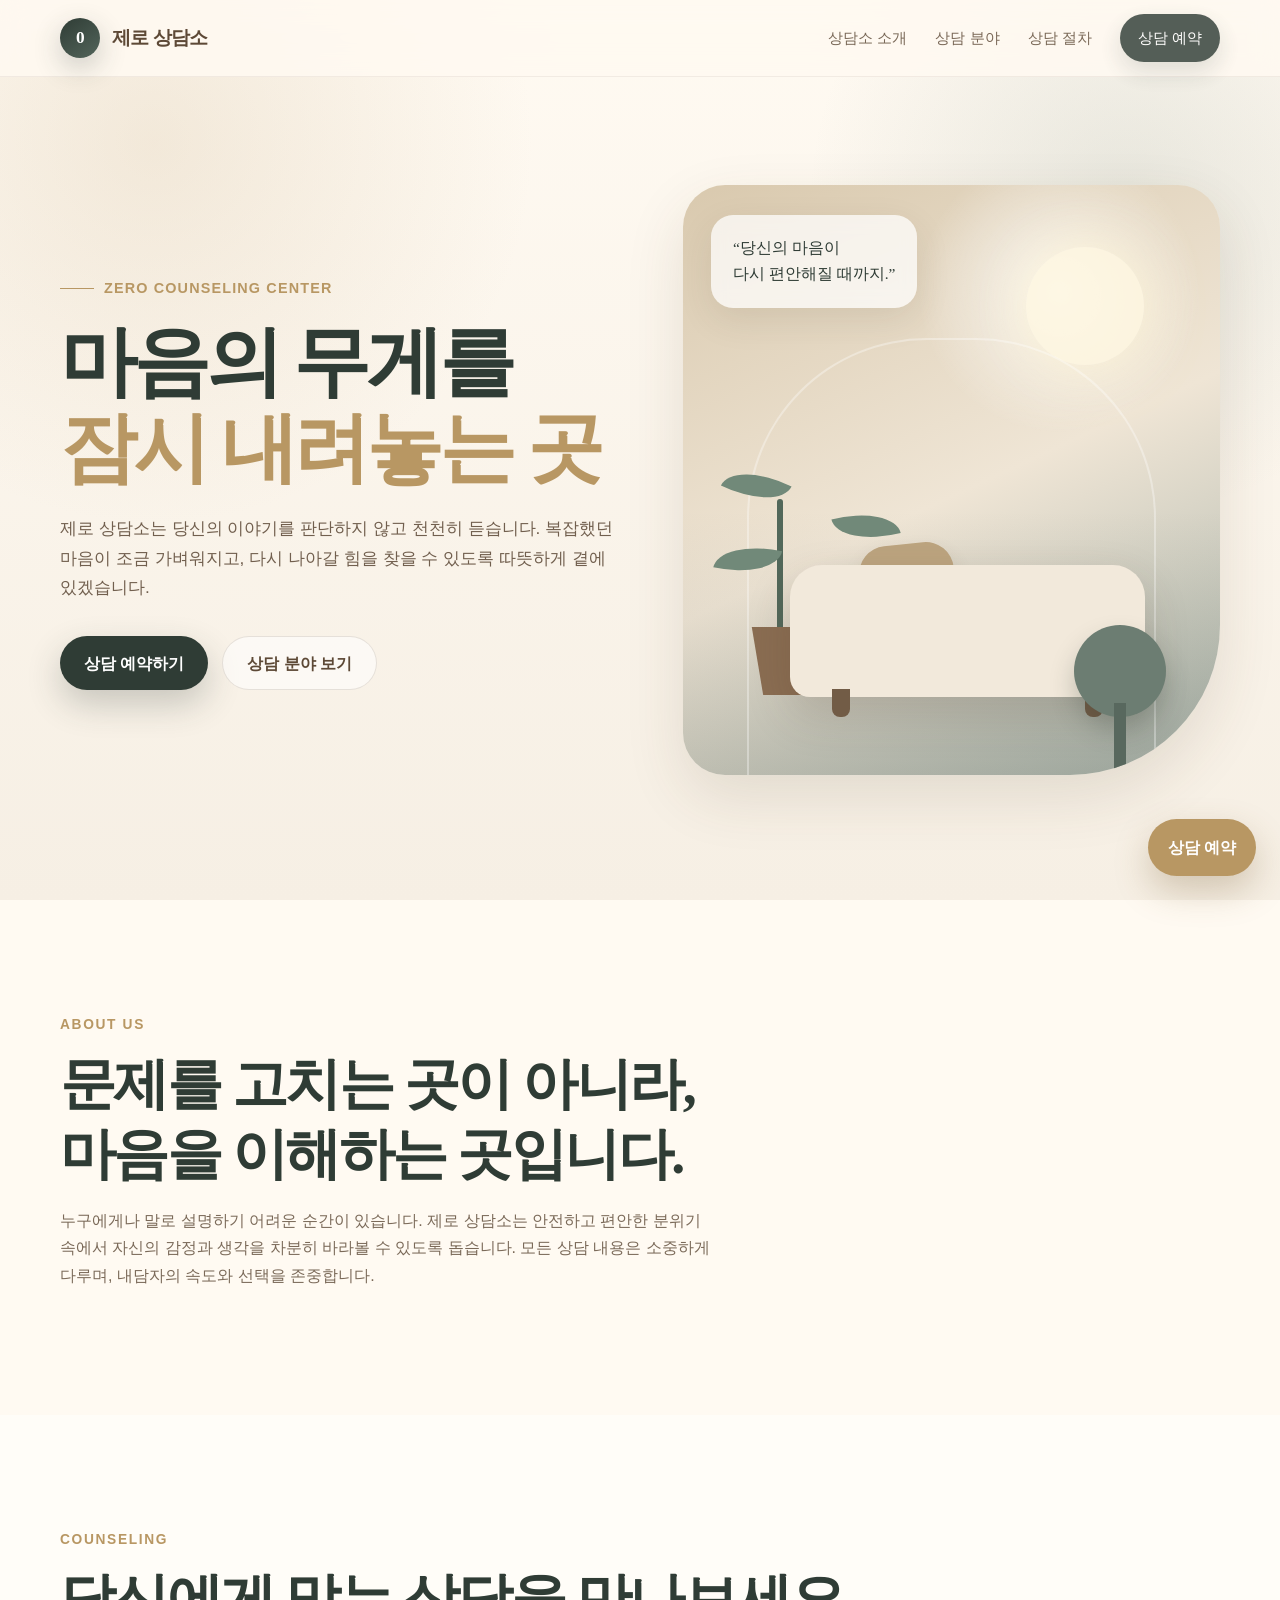
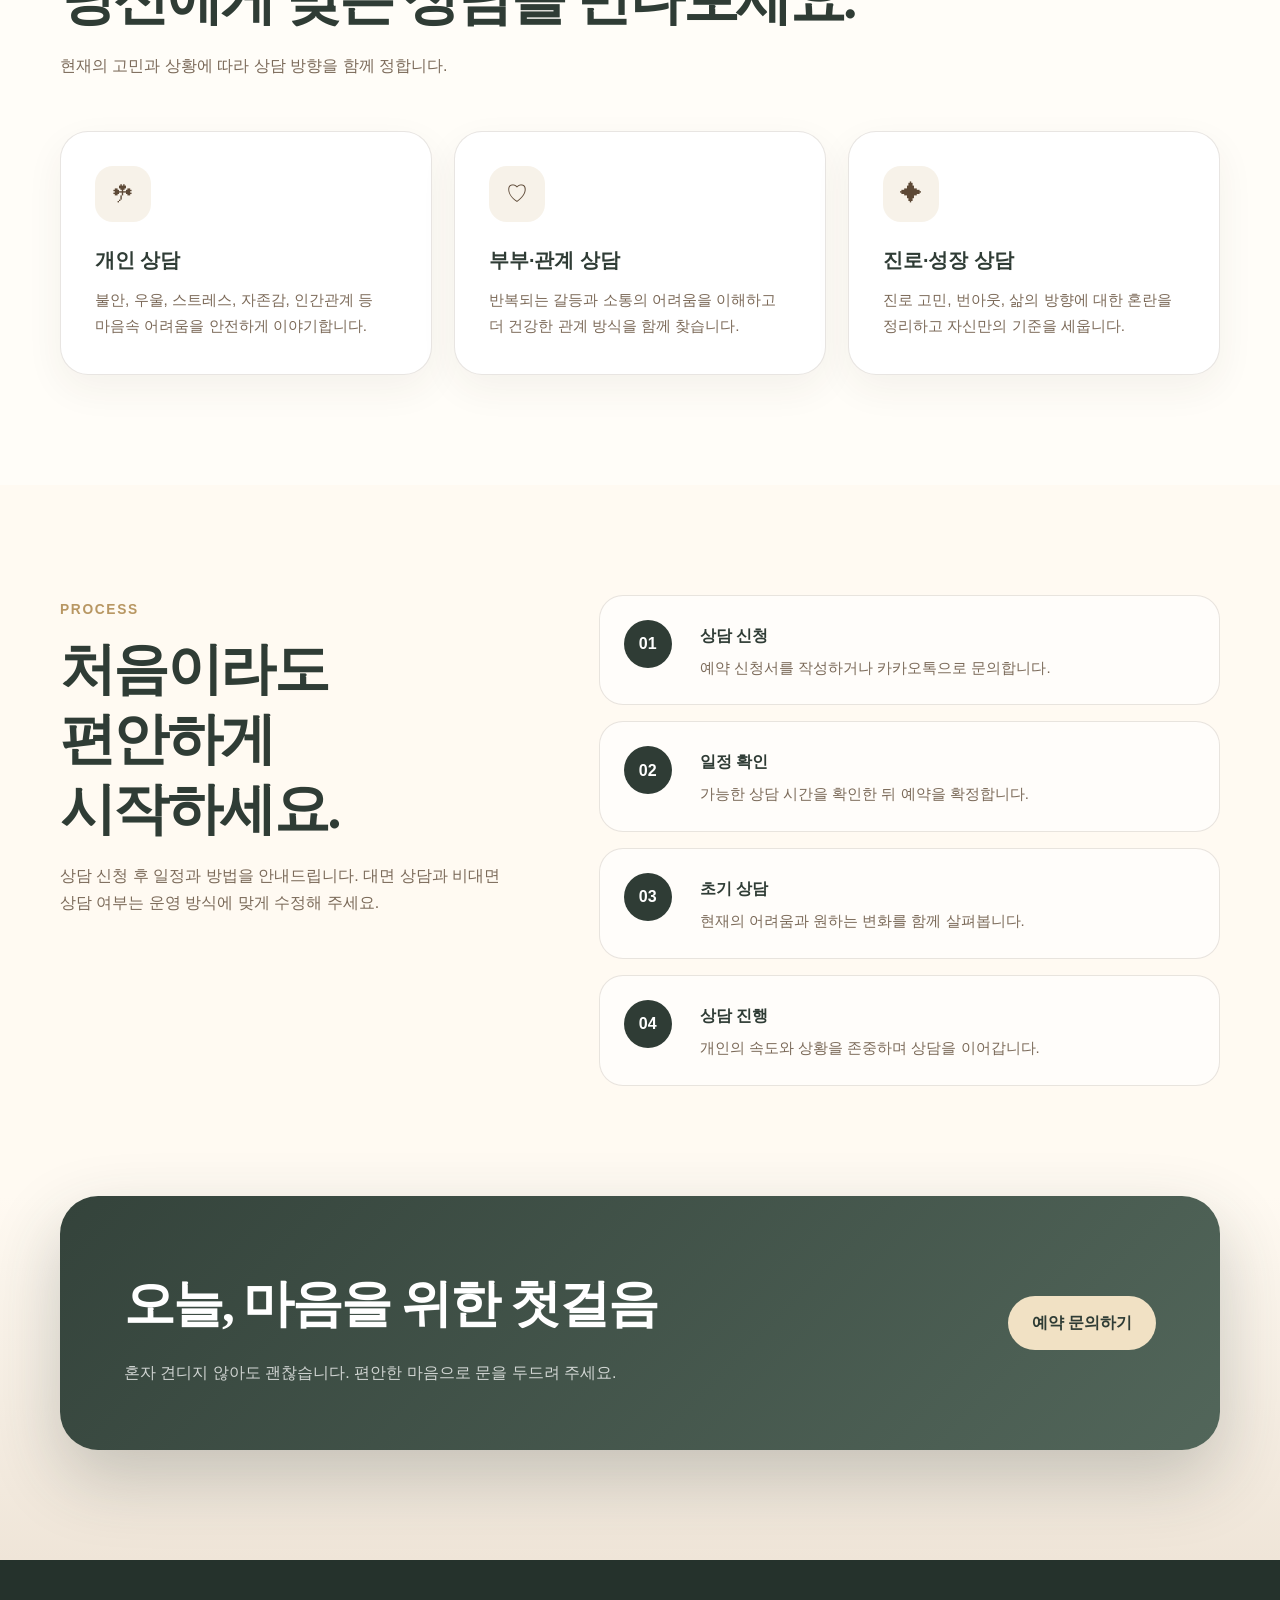
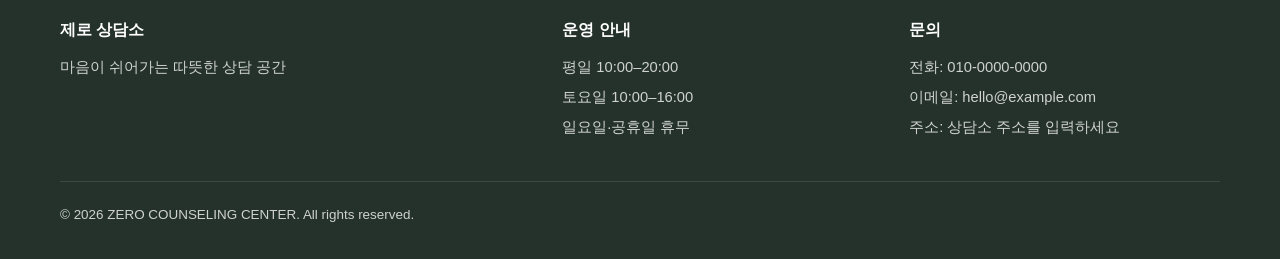
==== index.html @ 8a39b9c6 "Add files via upload" ====
<!DOCTYPE html>
<html lang="ko">
<head>
  <meta charset="UTF-8" />
  <meta name="viewport" content="width=device-width, initial-scale=1.0" />
  <meta name="description" content="제로 상담소 - 마음이 편안해지는 따뜻한 상담 공간" />
  <title>제로 상담소 | 마음이 쉬어가는 곳</title>
  <style>
    :root{
      --ivory:#f7f2e9;
      --cream:#fffaf2;
      --sand:#d8c4a5;
      --gold:#b89763;
      --brown:#5d4936;
      --deep:#2f3c35;
      --sage:#849487;
      --white:#ffffff;
      --line:rgba(93,73,54,.14);
      --shadow:0 22px 60px rgba(70,54,37,.12);
    }

    *{box-sizing:border-box}
    html{scroll-behavior:smooth}
    body{
      margin:0;
      color:var(--brown);
      background:var(--cream);
      font-family:"Pretendard","Noto Sans KR","Apple SD Gothic Neo",Arial,sans-serif;
      line-height:1.7;
      word-break:keep-all;
    }

    a{text-decoration:none;color:inherit}
    img{max-width:100%;display:block}
    .wrap{width:min(1160px,calc(100% - 40px));margin:0 auto}

    header{
      position:fixed;
      inset:0 0 auto 0;
      z-index:100;
      background:rgba(255,250,242,.86);
      backdrop-filter:blur(14px);
      border-bottom:1px solid rgba(93,73,54,.08);
    }
    .nav{
      height:76px;
      display:flex;
      align-items:center;
      justify-content:space-between;
      gap:24px;
    }
    .brand{
      display:flex;
      align-items:center;
      gap:12px;
      font-weight:800;
      letter-spacing:-.04em;
      font-size:1.2rem;
    }
    .brand-mark{
      width:40px;height:40px;border-radius:50%;
      display:grid;place-items:center;
      color:var(--white);
      background:linear-gradient(145deg,var(--deep),#53655b);
      box-shadow:0 10px 28px rgba(47,60,53,.24);
      font-family:Georgia,serif;
      font-size:1.08rem;
    }
    .menu{display:flex;align-items:center;gap:28px;font-size:.95rem}
    .menu a{opacity:.82}
    .menu a:hover{opacity:1;color:var(--deep)}
    .nav-cta{
      padding:11px 18px;border-radius:999px;
      background:var(--deep);color:#fff!important;
      box-shadow:0 10px 24px rgba(47,60,53,.18);
    }

    .hero{
      min-height:100vh;
      display:flex;
      align-items:center;
      padding:130px 0 70px;
      background:
        radial-gradient(circle at 12% 16%,rgba(216,196,165,.30),transparent 28%),
        radial-gradient(circle at 88% 22%,rgba(132,148,135,.18),transparent 24%),
        linear-gradient(180deg,#fffaf2 0%,#f6efe4 100%);
      overflow:hidden;
    }
    .hero-grid{
      display:grid;
      grid-template-columns:1.02fr .98fr;
      align-items:center;
      gap:64px;
    }
    .eyebrow{
      display:inline-flex;align-items:center;gap:10px;
      font-size:.9rem;color:var(--gold);font-weight:700;
      letter-spacing:.08em;text-transform:uppercase;
    }
    .eyebrow:before{content:"";width:34px;height:1px;background:var(--gold)}
    h1{
      margin:20px 0 22px;
      font-family:"Noto Serif KR","Nanum Myeongjo",Georgia,serif;
      font-weight:600;
      font-size:clamp(2.8rem,6vw,5.7rem);
      line-height:1.12;
      letter-spacing:-.055em;
      color:var(--deep);
    }
    h1 em{font-style:normal;color:var(--gold)}
    .hero-copy{
      max-width:610px;
      font-size:1.08rem;
      color:#715f4e;
    }
    .hero-actions{display:flex;gap:14px;margin-top:34px;flex-wrap:wrap}
    .btn{
      display:inline-flex;align-items:center;justify-content:center;
      min-height:54px;padding:0 24px;border-radius:999px;
      font-weight:700;transition:.25s ease;
    }
    .btn-primary{background:var(--deep);color:#fff;box-shadow:0 14px 34px rgba(47,60,53,.24)}
    .btn-primary:hover{transform:translateY(-2px)}
    .btn-secondary{border:1px solid var(--line);background:rgba(255,255,255,.55)}
    .btn-secondary:hover{background:#fff}

    .art-card{
      position:relative;
      min-height:590px;
      border-radius:42px 42px 150px 42px;
      overflow:hidden;
      background:linear-gradient(155deg,#d9c9ae,#efe5d5 52%,#a7b1a8);
      box-shadow:var(--shadow);
      isolation:isolate;
    }
    .art-card:before{
      content:"";
      position:absolute;inset:0;
      background:
        radial-gradient(circle at 70% 18%,rgba(255,255,255,.78),transparent 23%),
        linear-gradient(180deg,transparent 55%,rgba(47,60,53,.13));
    }
    .sun{
      position:absolute;right:76px;top:62px;width:118px;height:118px;border-radius:50%;
      background:rgba(255,248,224,.78);box-shadow:0 0 60px rgba(255,244,205,.8);
    }
    .arch{
      position:absolute;left:64px;right:64px;bottom:0;height:74%;
      border-radius:180px 180px 0 0;
      border:2px solid rgba(255,255,255,.34);
      border-bottom:none;
    }
    .sofa{
      position:absolute;left:20%;right:14%;bottom:78px;height:132px;
      background:#f2e9db;border-radius:32px 32px 20px 20px;
      box-shadow:0 18px 45px rgba(75,58,39,.18);
    }
    .sofa:before,.sofa:after{
      content:"";position:absolute;bottom:-20px;width:18px;height:28px;
      background:#725c46;border-radius:0 0 8px 8px;
    }
    .sofa:before{left:42px}.sofa:after{right:42px}
    .cushion{
      position:absolute;left:33%;bottom:155px;width:95px;height:76px;border-radius:28px;
      background:#bca47f;transform:rotate(-6deg);
      box-shadow:0 10px 20px rgba(70,54,37,.12);
    }
    .table{
      position:absolute;right:10%;bottom:58px;width:92px;height:92px;
      border-radius:50%;background:#6c7d72;
      box-shadow:0 14px 25px rgba(47,60,53,.25);
    }
    .table:after{
      content:"";position:absolute;left:40px;top:78px;width:12px;height:70px;background:#58685e
    }
    .plant{
      position:absolute;left:6%;bottom:80px;width:130px;height:250px;
    }
    .stem{position:absolute;left:62px;bottom:42px;width:6px;height:154px;background:#52685a;border-radius:4px}
    .leaf{
      position:absolute;width:64px;height:30px;background:#718979;
      border-radius:100% 0 100% 0;transform-origin:right center;
    }
    .l1{left:6px;top:40px;transform:rotate(26deg)}
    .l2{left:56px;top:74px;transform:scaleX(-1) rotate(14deg)}
    .l3{left:0;top:106px;transform:rotate(12deg)}
    .l4{left:60px;top:132px;transform:scaleX(-1) rotate(28deg)}
    .pot{position:absolute;left:29px;bottom:0;width:76px;height:68px;background:#8a6d52;clip-path:polygon(10% 0,90% 0,75% 100%,25% 100%)}
    .quote-card{
      position:absolute;left:28px;top:30px;z-index:4;
      max-width:230px;padding:20px 22px;border-radius:22px;
      background:rgba(255,255,255,.72);backdrop-filter:blur(8px);
      box-shadow:0 12px 35px rgba(70,54,37,.1);
      font-family:"Noto Serif KR","Nanum Myeongjo",serif;
      color:var(--deep);font-size:.97rem;
    }

    section{padding:110px 0}
    .section-kicker{color:var(--gold);font-weight:800;font-size:.86rem;letter-spacing:.12em;text-transform:uppercase}
    .section-title{
      margin:12px 0 18px;
      font-family:"Noto Serif KR","Nanum Myeongjo",Georgia,serif;
      font-size:clamp(2rem,4.5vw,3.5rem);
      line-height:1.25;letter-spacing:-.045em;color:var(--deep);
    }
    .section-desc{max-width:680px;color:#7b6a59}

    .services{background:#fffdf8}
    .cards{display:grid;grid-template-columns:repeat(3,1fr);gap:22px;margin-top:52px}
    .card{
      padding:34px;border-radius:28px;background:#fff;
      border:1px solid var(--line);box-shadow:0 14px 38px rgba(75,58,39,.06);
      transition:.25s ease;
    }
    .card:hover{transform:translateY(-5px);box-shadow:0 22px 48px rgba(75,58,39,.1)}
    .icon{
      width:56px;height:56px;border-radius:18px;
      display:grid;place-items:center;background:var(--ivory);
      font-size:1.4rem;margin-bottom:22px;
    }
    .card h3{margin:0 0 10px;color:var(--deep);font-size:1.22rem}
    .card p{margin:0;color:#7c6a59;font-size:.96rem}

    .process-grid{display:grid;grid-template-columns:.86fr 1.14fr;gap:70px;align-items:start}
    .steps{display:grid;gap:16px}
    .step{
      display:grid;grid-template-columns:58px 1fr;gap:18px;
      padding:24px;border-radius:24px;background:rgba(255,255,255,.62);border:1px solid var(--line)
    }
    .step-no{
      width:48px;height:48px;border-radius:50%;
      display:grid;place-items:center;background:var(--deep);color:#fff;font-weight:800
    }
    .step h4{margin:2px 0 6px;color:var(--deep)}
    .step p{margin:0;color:#7b6a59;font-size:.94rem}

    .cta{
      padding:0 0 110px;
      background:linear-gradient(180deg,var(--cream),#efe5d8);
    }
    .cta-box{
      padding:64px;border-radius:38px;
      background:linear-gradient(135deg,#34433b,#52665a);
      color:#fff;display:flex;align-items:center;justify-content:space-between;gap:30px;
      box-shadow:0 28px 70px rgba(47,60,53,.24);
    }
    .cta-box h2{
      margin:0 0 12px;font-family:"Noto Serif KR","Nanum Myeongjo",serif;
      font-size:clamp(2rem,4vw,3.2rem);letter-spacing:-.04em;
    }
    .cta-box p{margin:0;color:rgba(255,255,255,.76)}
    .cta-box .btn{background:#f1e1c4;color:var(--deep);white-space:nowrap}

    footer{background:#25322c;color:rgba(255,255,255,.78);padding:56px 0 32px}
    .footer-grid{display:grid;grid-template-columns:1.2fr .8fr .8fr;gap:36px}
    footer h4{color:#fff;margin:0 0 12px}
    footer p{margin:5px 0;font-size:.92rem}
    .copyright{margin-top:36px;padding-top:22px;border-top:1px solid rgba(255,255,255,.1);font-size:.84rem}

    .floating{
      position:fixed;right:24px;bottom:24px;z-index:90;
      padding:15px 20px;border-radius:999px;background:#b89763;color:#fff;
      box-shadow:0 15px 35px rgba(120,88,45,.28);font-weight:800;
    }

    @media (max-width:900px){
      .menu a:not(.nav-cta){display:none}
      .hero-grid,.process-grid{grid-template-columns:1fr}
      .hero-grid{gap:42px}
      .art-card{min-height:480px}
      .cards{grid-template-columns:1fr}
      .cta-box{flex-direction:column;align-items:flex-start;padding:42px 30px}
      .footer-grid{grid-template-columns:1fr}
    }
    @media (max-width:560px){
      .wrap{width:min(100% - 26px,1160px)}
      .nav{height:68px}
      .brand{font-size:1.02rem}
      .nav-cta{padding:9px 13px}
      .hero{padding-top:102px}
      h1{font-size:2.65rem}
      .hero-actions{flex-direction:column}
      .btn{width:100%}
      .art-card{min-height:420px;border-radius:28px 28px 90px 28px}
      .quote-card{max-width:190px;font-size:.86rem}
      section{padding:80px 0}
      .card{padding:27px}
      .cta{padding-bottom:80px}
      .floating{right:14px;bottom:14px}
    }
  </style>
</head>
<body>
  <header>
    <div class="wrap nav">
      <a href="#home" class="brand" aria-label="제로 상담소 홈">
        <span class="brand-mark">0</span>
        <span>제로 상담소</span>
      </a>
      <nav class="menu">
        <a href="#about">상담소 소개</a>
        <a href="#services">상담 분야</a>
        <a href="#process">상담 절차</a>
        <a href="#contact" class="nav-cta">상담 예약</a>
      </nav>
    </div>
  </header>

  <main>
    <section class="hero" id="home">
      <div class="wrap hero-grid">
        <div>
          <div class="eyebrow">Zero Counseling Center</div>
          <h1>마음의 무게를<br><em>잠시 내려놓는 곳</em></h1>
          <p class="hero-copy">
            제로 상담소는 당신의 이야기를 판단하지 않고 천천히 듣습니다.
            복잡했던 마음이 조금 가벼워지고, 다시 나아갈 힘을 찾을 수 있도록 따뜻하게 곁에 있겠습니다.
          </p>
          <div class="hero-actions">
            <!-- 아래 href 주소를 구글폼 예약 주소로 바꾸세요 -->
            <a class="btn btn-primary" href="https://forms.google.com" target="_blank" rel="noopener">상담 예약하기</a>
            <a class="btn btn-secondary" href="#services">상담 분야 보기</a>
          </div>
        </div>

        <div class="art-card" aria-label="따뜻하고 편안한 상담 공간 일러스트">
          <div class="quote-card">“당신의 마음이<br>다시 편안해질 때까지.”</div>
          <div class="sun"></div>
          <div class="arch"></div>
          <div class="plant">
            <span class="stem"></span>
            <span class="leaf l1"></span><span class="leaf l2"></span>
            <span class="leaf l3"></span><span class="leaf l4"></span>
            <span class="pot"></span>
          </div>
          <div class="cushion"></div>
          <div class="sofa"></div>
          <div class="table"></div>
        </div>
      </div>
    </section>

    <section id="about">
      <div class="wrap">
        <span class="section-kicker">About Us</span>
        <h2 class="section-title">문제를 고치는 곳이 아니라,<br>마음을 이해하는 곳입니다.</h2>
        <p class="section-desc">
          누구에게나 말로 설명하기 어려운 순간이 있습니다. 제로 상담소는 안전하고 편안한 분위기 속에서
          자신의 감정과 생각을 차분히 바라볼 수 있도록 돕습니다. 모든 상담 내용은 소중하게 다루며,
          내담자의 속도와 선택을 존중합니다.
        </p>
      </div>
    </section>

    <section class="services" id="services">
      <div class="wrap">
        <span class="section-kicker">Counseling</span>
        <h2 class="section-title">당신에게 맞는 상담을 만나보세요.</h2>
        <p class="section-desc">현재의 고민과 상황에 따라 상담 방향을 함께 정합니다.</p>

        <div class="cards">
          <article class="card">
            <div class="icon">☘</div>
            <h3>개인 상담</h3>
            <p>불안, 우울, 스트레스, 자존감, 인간관계 등 마음속 어려움을 안전하게 이야기합니다.</p>
          </article>
          <article class="card">
            <div class="icon">♡</div>
            <h3>부부·관계 상담</h3>
            <p>반복되는 갈등과 소통의 어려움을 이해하고 더 건강한 관계 방식을 함께 찾습니다.</p>
          </article>
          <article class="card">
            <div class="icon">✦</div>
            <h3>진로·성장 상담</h3>
            <p>진로 고민, 번아웃, 삶의 방향에 대한 혼란을 정리하고 자신만의 기준을 세웁니다.</p>
          </article>
        </div>
      </div>
    </section>

    <section id="process">
      <div class="wrap process-grid">
        <div>
          <span class="section-kicker">Process</span>
          <h2 class="section-title">처음이라도<br>편안하게 시작하세요.</h2>
          <p class="section-desc">
            상담 신청 후 일정과 방법을 안내드립니다. 대면 상담과 비대면 상담 여부는 운영 방식에 맞게 수정해 주세요.
          </p>
        </div>
        <div class="steps">
          <div class="step">
            <div class="step-no">01</div>
            <div><h4>상담 신청</h4><p>예약 신청서를 작성하거나 카카오톡으로 문의합니다.</p></div>
          </div>
          <div class="step">
            <div class="step-no">02</div>
            <div><h4>일정 확인</h4><p>가능한 상담 시간을 확인한 뒤 예약을 확정합니다.</p></div>
          </div>
          <div class="step">
            <div class="step-no">03</div>
            <div><h4>초기 상담</h4><p>현재의 어려움과 원하는 변화를 함께 살펴봅니다.</p></div>
          </div>
          <div class="step">
            <div class="step-no">04</div>
            <div><h4>상담 진행</h4><p>개인의 속도와 상황을 존중하며 상담을 이어갑니다.</p></div>
          </div>
        </div>
      </div>
    </section>

    <section class="cta" id="contact">
      <div class="wrap">
        <div class="cta-box">
          <div>
            <h2>오늘, 마음을 위한 첫걸음</h2>
            <p>혼자 견디지 않아도 괜찮습니다. 편안한 마음으로 문을 두드려 주세요.</p>
          </div>
          <!-- 아래 href 주소를 구글폼 또는 카카오톡 채널 주소로 바꾸세요 -->
          <a class="btn" href="https://forms.google.com" target="_blank" rel="noopener">예약 문의하기</a>
        </div>
      </div>
    </section>
  </main>

  <footer>
    <div class="wrap">
      <div class="footer-grid">
        <div>
          <h4>제로 상담소</h4>
          <p>마음이 쉬어가는 따뜻한 상담 공간</p>
        </div>
        <div>
          <h4>운영 안내</h4>
          <p>평일 10:00–20:00</p>
          <p>토요일 10:00–16:00</p>
          <p>일요일·공휴일 휴무</p>
        </div>
        <div>
          <h4>문의</h4>
          <p>전화: 010-0000-0000</p>
          <p>이메일: hello@example.com</p>
          <p>주소: 상담소 주소를 입력하세요</p>
        </div>
      </div>
      <div class="copyright">© 2026 ZERO COUNSELING CENTER. All rights reserved.</div>
    </div>
  </footer>

  <!-- 아래 href 주소를 실제 예약 주소로 바꾸세요 -->
  <a class="floating" href="https://forms.google.com" target="_blank" rel="noopener">상담 예약</a>

  <script>
    document.querySelectorAll('a[href^="#"]').forEach(link=>{
      link.addEventListener('click',e=>{
        const target=document.querySelector(link.getAttribute('href'));
        if(target){
          e.preventDefault();
          target.scrollIntoView({behavior:'smooth'});
        }
      });
    });
  </script>
</body>
</html>
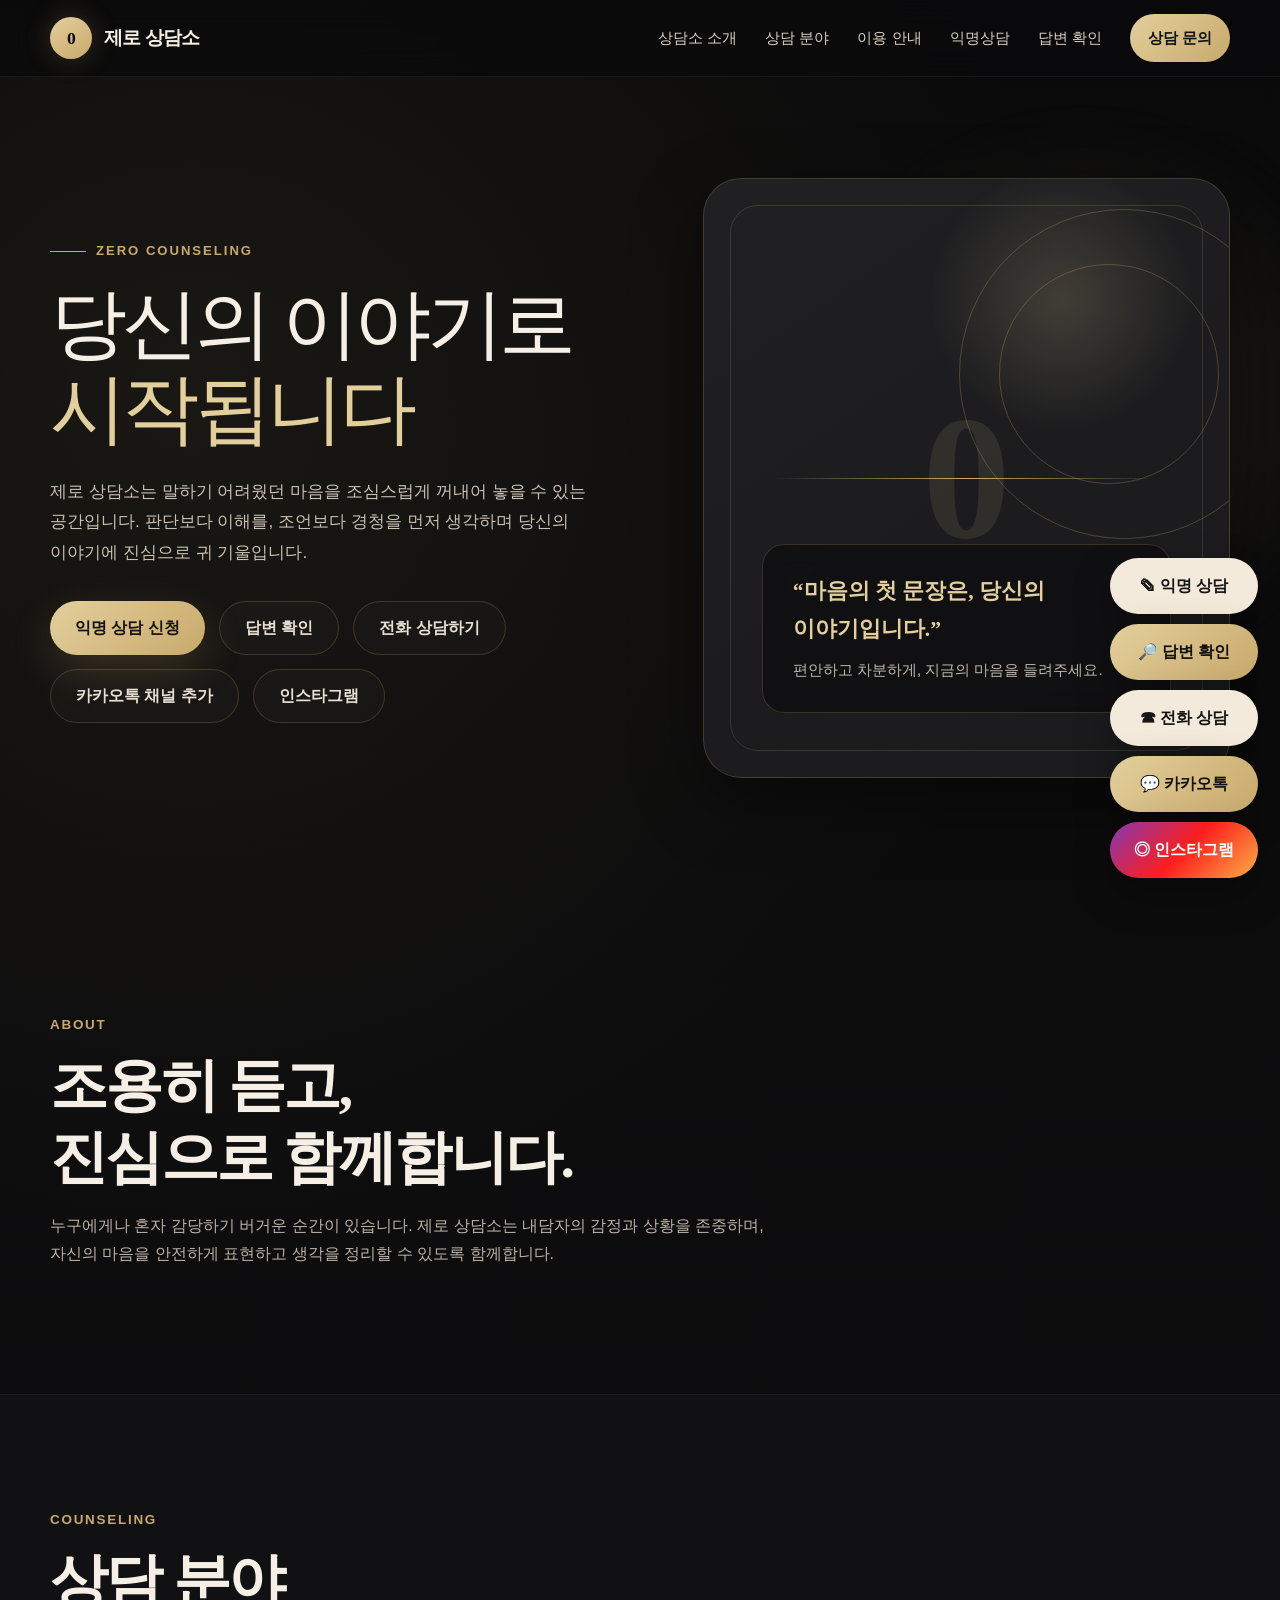
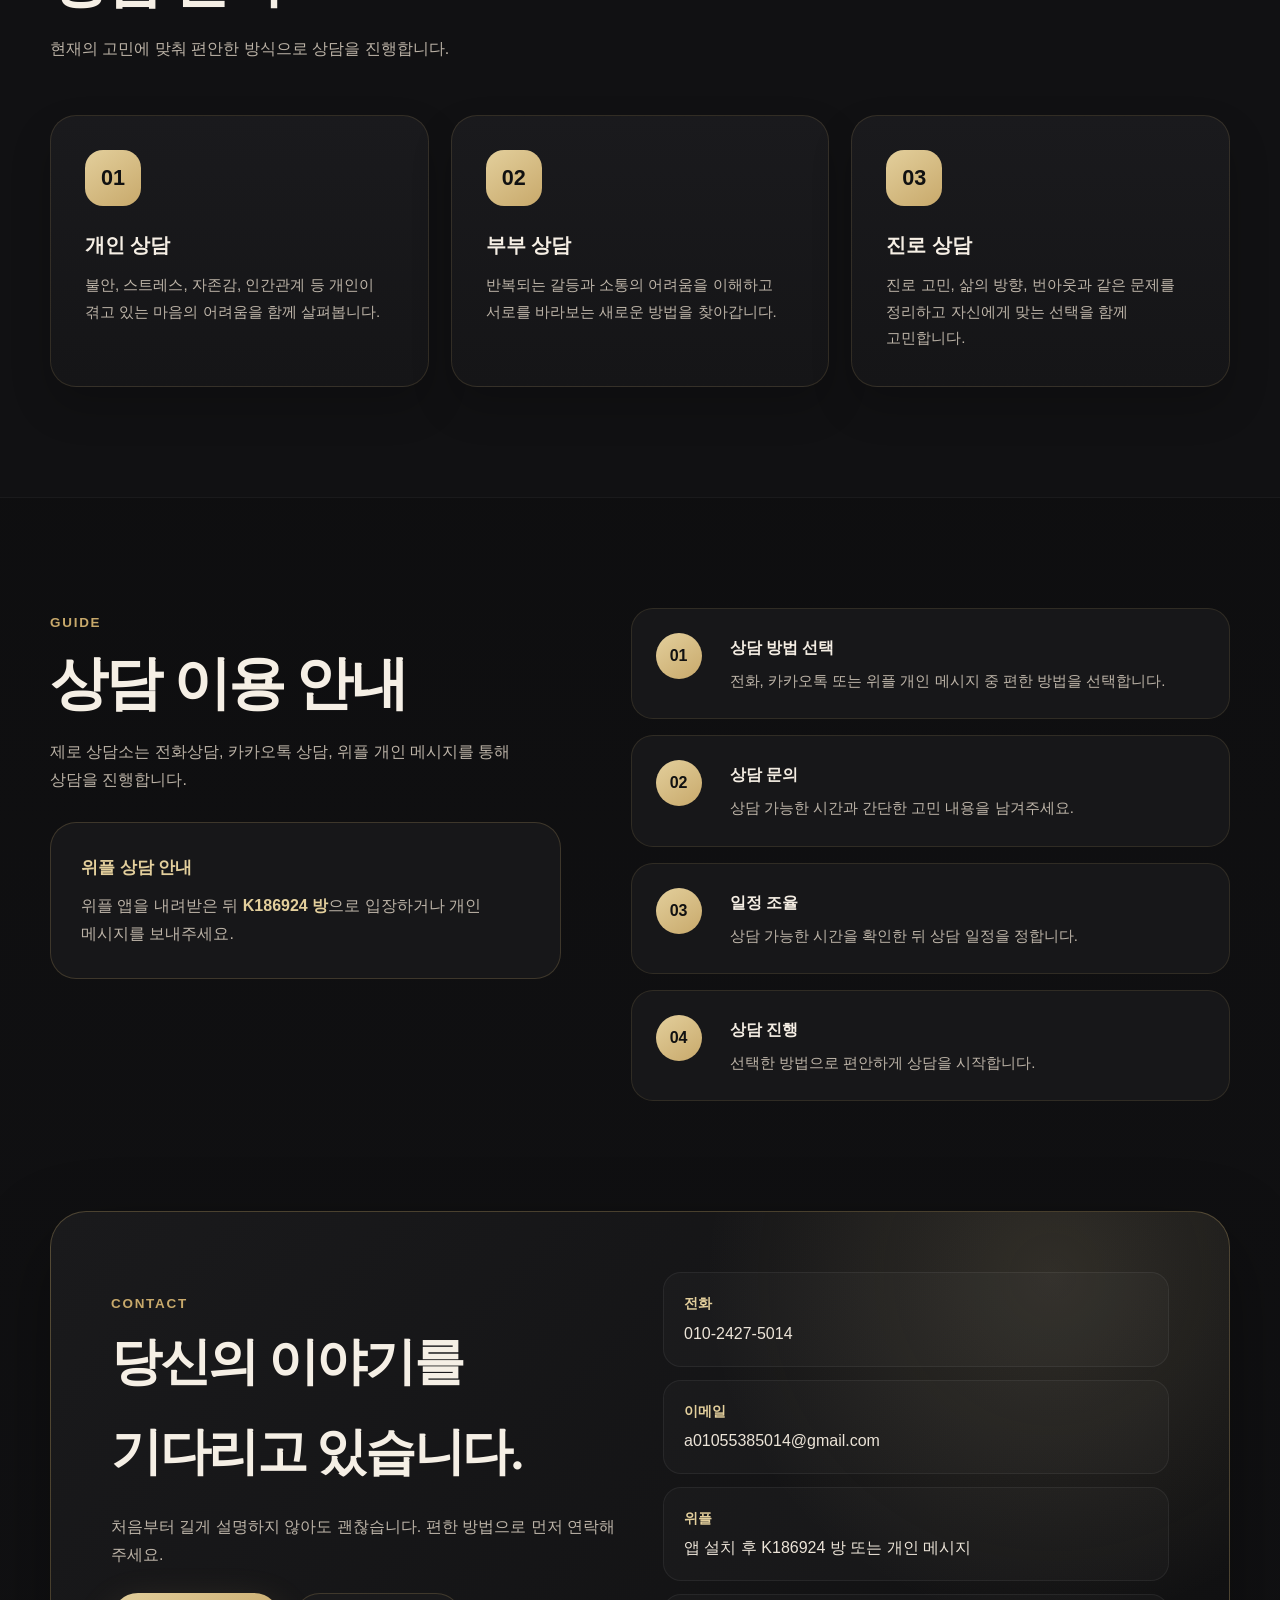
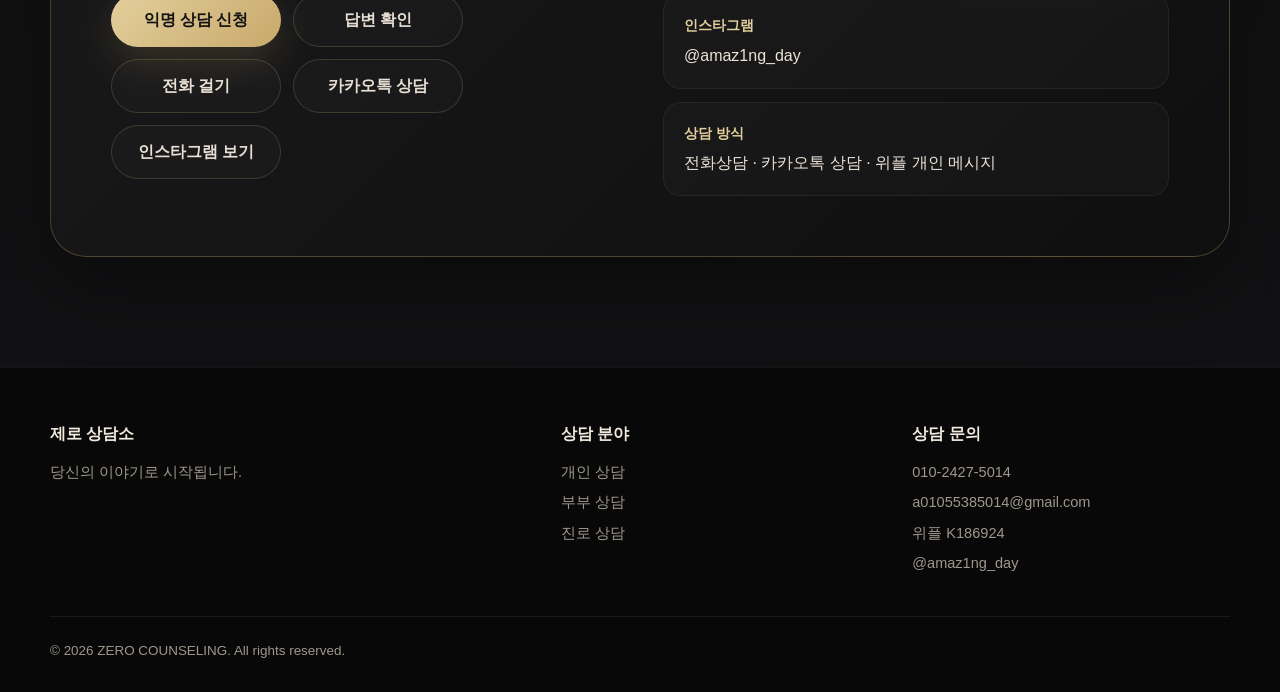
==== commit 4d075fa9: "Add files via upload" ====
--- a/index.html
+++ b/index.html
@@ -3,305 +3,268 @@
 <head>
   <meta charset="UTF-8" />
   <meta name="viewport" content="width=device-width, initial-scale=1.0" />
-  <meta name="description" content="제로 상담소 - 마음이 편안해지는 따뜻한 상담 공간" />
-  <title>제로 상담소 | 마음이 쉬어가는 곳</title>
+  <meta name="description" content="제로 상담소 - 당신의 이야기로 시작됩니다" />
+  <title>제로 상담소 | 당신의 이야기로 시작됩니다</title>
   <style>
     :root{
-      --ivory:#f7f2e9;
-      --cream:#fffaf2;
-      --sand:#d8c4a5;
-      --gold:#b89763;
-      --brown:#5d4936;
-      --deep:#2f3c35;
-      --sage:#849487;
+      --black:#0b0b0c;
+      --charcoal:#161618;
+      --panel:#1d1d20;
+      --gold:#c8a96b;
+      --gold-light:#e3cf9c;
+      --ivory:#f5efe5;
+      --muted:#b9b0a2;
+      --line:rgba(200,169,107,.22);
       --white:#ffffff;
-      --line:rgba(93,73,54,.14);
-      --shadow:0 22px 60px rgba(70,54,37,.12);
+      --shadow:0 24px 70px rgba(0,0,0,.42);
     }
 
     *{box-sizing:border-box}
     html{scroll-behavior:smooth}
     body{
       margin:0;
-      color:var(--brown);
-      background:var(--cream);
+      background:
+        radial-gradient(circle at 15% 10%,rgba(200,169,107,.08),transparent 24%),
+        linear-gradient(180deg,#0a0a0b 0%,#121214 100%);
+      color:var(--ivory);
       font-family:"Pretendard","Noto Sans KR","Apple SD Gothic Neo",Arial,sans-serif;
-      line-height:1.7;
+      line-height:1.75;
       word-break:keep-all;
     }
 
     a{text-decoration:none;color:inherit}
-    img{max-width:100%;display:block}
-    .wrap{width:min(1160px,calc(100% - 40px));margin:0 auto}
+    .wrap{width:min(1180px,calc(100% - 40px));margin:0 auto}
 
     header{
-      position:fixed;
-      inset:0 0 auto 0;
-      z-index:100;
-      background:rgba(255,250,242,.86);
-      backdrop-filter:blur(14px);
-      border-bottom:1px solid rgba(93,73,54,.08);
+      position:fixed;inset:0 0 auto 0;z-index:100;
+      background:rgba(10,10,11,.82);
+      backdrop-filter:blur(15px);
+      border-bottom:1px solid rgba(255,255,255,.06);
     }
     .nav{
-      height:76px;
-      display:flex;
-      align-items:center;
-      justify-content:space-between;
-      gap:24px;
+      height:76px;display:flex;align-items:center;justify-content:space-between;gap:24px;
     }
     .brand{
-      display:flex;
-      align-items:center;
-      gap:12px;
-      font-weight:800;
-      letter-spacing:-.04em;
-      font-size:1.2rem;
+      display:flex;align-items:center;gap:12px;font-weight:800;letter-spacing:-.04em;font-size:1.18rem;
     }
     .brand-mark{
-      width:40px;height:40px;border-radius:50%;
-      display:grid;place-items:center;
-      color:var(--white);
-      background:linear-gradient(145deg,var(--deep),#53655b);
-      box-shadow:0 10px 28px rgba(47,60,53,.24);
-      font-family:Georgia,serif;
-      font-size:1.08rem;
-    }
-    .menu{display:flex;align-items:center;gap:28px;font-size:.95rem}
-    .menu a{opacity:.82}
-    .menu a:hover{opacity:1;color:var(--deep)}
+      width:42px;height:42px;border-radius:50%;display:grid;place-items:center;
+      color:var(--black);background:linear-gradient(145deg,var(--gold-light),var(--gold));
+      box-shadow:0 0 26px rgba(200,169,107,.25);
+      font-family:Georgia,serif;font-size:1.1rem;
+    }
+    .menu{display:flex;align-items:center;gap:28px;font-size:.94rem}
+    .menu a{color:#d8d0c4;transition:.2s}
+    .menu a:hover{color:var(--gold-light)}
     .nav-cta{
       padding:11px 18px;border-radius:999px;
-      background:var(--deep);color:#fff!important;
-      box-shadow:0 10px 24px rgba(47,60,53,.18);
+      color:#111!important;background:linear-gradient(135deg,var(--gold-light),var(--gold));
+      font-weight:800;
     }
 
     .hero{
-      min-height:100vh;
-      display:flex;
-      align-items:center;
-      padding:130px 0 70px;
-      background:
-        radial-gradient(circle at 12% 16%,rgba(216,196,165,.30),transparent 28%),
-        radial-gradient(circle at 88% 22%,rgba(132,148,135,.18),transparent 24%),
-        linear-gradient(180deg,#fffaf2 0%,#f6efe4 100%);
-      overflow:hidden;
-    }
-    .hero-grid{
-      display:grid;
-      grid-template-columns:1.02fr .98fr;
-      align-items:center;
-      gap:64px;
-    }
+      min-height:100vh;display:flex;align-items:center;padding:128px 0 72px;overflow:hidden;position:relative;
+    }
+    .hero:before{
+      content:"";position:absolute;right:-10%;top:8%;width:650px;height:650px;border-radius:50%;
+      background:radial-gradient(circle,rgba(200,169,107,.13),transparent 64%);
+      filter:blur(8px);
+    }
+    .hero-grid{display:grid;grid-template-columns:1.05fr .95fr;align-items:center;gap:70px;position:relative;z-index:1}
     .eyebrow{
       display:inline-flex;align-items:center;gap:10px;
-      font-size:.9rem;color:var(--gold);font-weight:700;
-      letter-spacing:.08em;text-transform:uppercase;
-    }
-    .eyebrow:before{content:"";width:34px;height:1px;background:var(--gold)}
+      color:var(--gold);font-weight:800;letter-spacing:.15em;text-transform:uppercase;font-size:.82rem;
+    }
+    .eyebrow:before{content:"";width:36px;height:1px;background:var(--gold)}
     h1{
-      margin:20px 0 22px;
+      margin:20px 0 24px;
       font-family:"Noto Serif KR","Nanum Myeongjo",Georgia,serif;
-      font-weight:600;
-      font-size:clamp(2.8rem,6vw,5.7rem);
-      line-height:1.12;
-      letter-spacing:-.055em;
-      color:var(--deep);
-    }
-    h1 em{font-style:normal;color:var(--gold)}
-    .hero-copy{
-      max-width:610px;
-      font-size:1.08rem;
-      color:#715f4e;
-    }
+      font-weight:500;font-size:clamp(3rem,6vw,5.8rem);line-height:1.1;letter-spacing:-.06em;
+    }
+    h1 em{font-style:normal;color:var(--gold-light)}
+    .hero-copy{max-width:610px;color:#c9c0b4;font-size:1.08rem}
     .hero-actions{display:flex;gap:14px;margin-top:34px;flex-wrap:wrap}
     .btn{
-      display:inline-flex;align-items:center;justify-content:center;
-      min-height:54px;padding:0 24px;border-radius:999px;
-      font-weight:700;transition:.25s ease;
-    }
-    .btn-primary{background:var(--deep);color:#fff;box-shadow:0 14px 34px rgba(47,60,53,.24)}
+      display:inline-flex;align-items:center;justify-content:center;min-height:54px;
+      padding:0 25px;border-radius:999px;font-weight:800;transition:.25s ease;
+    }
+    .btn-primary{
+      background:linear-gradient(135deg,var(--gold-light),var(--gold));
+      color:#121212;box-shadow:0 14px 40px rgba(200,169,107,.2);
+    }
     .btn-primary:hover{transform:translateY(-2px)}
-    .btn-secondary{border:1px solid var(--line);background:rgba(255,255,255,.55)}
-    .btn-secondary:hover{background:#fff}
-
-    .art-card{
-      position:relative;
-      min-height:590px;
-      border-radius:42px 42px 150px 42px;
-      overflow:hidden;
-      background:linear-gradient(155deg,#d9c9ae,#efe5d5 52%,#a7b1a8);
-      box-shadow:var(--shadow);
-      isolation:isolate;
-    }
-    .art-card:before{
-      content:"";
-      position:absolute;inset:0;
+    .btn-secondary{border:1px solid var(--line);color:#e7dfd3;background:rgba(255,255,255,.02)}
+    .btn-secondary:hover{background:rgba(255,255,255,.06)}
+
+    .lux-card{
+      position:relative;min-height:600px;border-radius:38px;overflow:hidden;
       background:
-        radial-gradient(circle at 70% 18%,rgba(255,255,255,.78),transparent 23%),
-        linear-gradient(180deg,transparent 55%,rgba(47,60,53,.13));
-    }
-    .sun{
-      position:absolute;right:76px;top:62px;width:118px;height:118px;border-radius:50%;
-      background:rgba(255,248,224,.78);box-shadow:0 0 60px rgba(255,244,205,.8);
-    }
-    .arch{
-      position:absolute;left:64px;right:64px;bottom:0;height:74%;
-      border-radius:180px 180px 0 0;
-      border:2px solid rgba(255,255,255,.34);
-      border-bottom:none;
-    }
-    .sofa{
-      position:absolute;left:20%;right:14%;bottom:78px;height:132px;
-      background:#f2e9db;border-radius:32px 32px 20px 20px;
-      box-shadow:0 18px 45px rgba(75,58,39,.18);
-    }
-    .sofa:before,.sofa:after{
-      content:"";position:absolute;bottom:-20px;width:18px;height:28px;
-      background:#725c46;border-radius:0 0 8px 8px;
-    }
-    .sofa:before{left:42px}.sofa:after{right:42px}
-    .cushion{
-      position:absolute;left:33%;bottom:155px;width:95px;height:76px;border-radius:28px;
-      background:#bca47f;transform:rotate(-6deg);
-      box-shadow:0 10px 20px rgba(70,54,37,.12);
-    }
-    .table{
-      position:absolute;right:10%;bottom:58px;width:92px;height:92px;
-      border-radius:50%;background:#6c7d72;
-      box-shadow:0 14px 25px rgba(47,60,53,.25);
-    }
-    .table:after{
-      content:"";position:absolute;left:40px;top:78px;width:12px;height:70px;background:#58685e
-    }
-    .plant{
-      position:absolute;left:6%;bottom:80px;width:130px;height:250px;
-    }
-    .stem{position:absolute;left:62px;bottom:42px;width:6px;height:154px;background:#52685a;border-radius:4px}
-    .leaf{
-      position:absolute;width:64px;height:30px;background:#718979;
-      border-radius:100% 0 100% 0;transform-origin:right center;
-    }
-    .l1{left:6px;top:40px;transform:rotate(26deg)}
-    .l2{left:56px;top:74px;transform:scaleX(-1) rotate(14deg)}
-    .l3{left:0;top:106px;transform:rotate(12deg)}
-    .l4{left:60px;top:132px;transform:scaleX(-1) rotate(28deg)}
-    .pot{position:absolute;left:29px;bottom:0;width:76px;height:68px;background:#8a6d52;clip-path:polygon(10% 0,90% 0,75% 100%,25% 100%)}
-    .quote-card{
-      position:absolute;left:28px;top:30px;z-index:4;
-      max-width:230px;padding:20px 22px;border-radius:22px;
-      background:rgba(255,255,255,.72);backdrop-filter:blur(8px);
-      box-shadow:0 12px 35px rgba(70,54,37,.1);
-      font-family:"Noto Serif KR","Nanum Myeongjo",serif;
-      color:var(--deep);font-size:.97rem;
-    }
+        linear-gradient(145deg,rgba(255,255,255,.04),rgba(255,255,255,.01)),
+        radial-gradient(circle at 68% 20%,rgba(227,207,156,.18),transparent 22%),
+        #171719;
+      border:1px solid var(--line);box-shadow:var(--shadow);
+    }
+    .lux-card:before{
+      content:"";position:absolute;inset:26px;border:1px solid rgba(200,169,107,.18);border-radius:28px;
+    }
+    .circle{position:absolute;border:1px solid rgba(200,169,107,.28);border-radius:50%}
+    .c1{width:330px;height:330px;right:-60px;top:30px}
+    .c2{width:220px;height:220px;right:10px;top:85px}
+    .gold-line{position:absolute;left:70px;right:70px;top:50%;height:1px;background:linear-gradient(90deg,transparent,var(--gold),transparent)}
+    .monogram{
+      position:absolute;inset:0;display:grid;place-items:center;
+      font-family:Georgia,serif;font-size:11rem;color:rgba(227,207,156,.10);font-weight:700;
+    }
+    .quote{
+      position:absolute;left:58px;right:58px;bottom:64px;
+      padding:28px 30px;border-radius:22px;background:rgba(10,10,11,.58);
+      backdrop-filter:blur(10px);border:1px solid rgba(200,169,107,.22);
+    }
+    .quote strong{
+      display:block;font-family:"Noto Serif KR","Nanum Myeongjo",serif;
+      color:var(--gold-light);font-size:1.35rem;margin-bottom:7px;
+    }
+    .quote span{color:#bfb6aa;font-size:.93rem}
 
     section{padding:110px 0}
-    .section-kicker{color:var(--gold);font-weight:800;font-size:.86rem;letter-spacing:.12em;text-transform:uppercase}
+    .section-kicker{color:var(--gold);font-weight:800;font-size:.84rem;letter-spacing:.13em;text-transform:uppercase}
     .section-title{
-      margin:12px 0 18px;
-      font-family:"Noto Serif KR","Nanum Myeongjo",Georgia,serif;
-      font-size:clamp(2rem,4.5vw,3.5rem);
-      line-height:1.25;letter-spacing:-.045em;color:var(--deep);
-    }
-    .section-desc{max-width:680px;color:#7b6a59}
-
-    .services{background:#fffdf8}
+      margin:12px 0 18px;font-family:"Noto Serif KR","Nanum Myeongjo",Georgia,serif;
+      font-size:clamp(2.1rem,4.5vw,3.6rem);line-height:1.25;letter-spacing:-.045em;
+    }
+    .section-desc{max-width:720px;color:#bbb2a6}
+
+    .services{background:#111113;border-top:1px solid rgba(255,255,255,.04);border-bottom:1px solid rgba(255,255,255,.04)}
     .cards{display:grid;grid-template-columns:repeat(3,1fr);gap:22px;margin-top:52px}
     .card{
-      padding:34px;border-radius:28px;background:#fff;
-      border:1px solid var(--line);box-shadow:0 14px 38px rgba(75,58,39,.06);
-      transition:.25s ease;
-    }
-    .card:hover{transform:translateY(-5px);box-shadow:0 22px 48px rgba(75,58,39,.1)}
+      padding:34px;border-radius:26px;background:linear-gradient(180deg,#1a1a1d,#151517);
+      border:1px solid rgba(200,169,107,.16);box-shadow:0 20px 40px rgba(0,0,0,.18);transition:.25s;
+    }
+    .card:hover{transform:translateY(-5px);border-color:rgba(200,169,107,.38)}
     .icon{
-      width:56px;height:56px;border-radius:18px;
-      display:grid;place-items:center;background:var(--ivory);
-      font-size:1.4rem;margin-bottom:22px;
-    }
-    .card h3{margin:0 0 10px;color:var(--deep);font-size:1.22rem}
-    .card p{margin:0;color:#7c6a59;font-size:.96rem}
-
-    .process-grid{display:grid;grid-template-columns:.86fr 1.14fr;gap:70px;align-items:start}
+      width:56px;height:56px;border-radius:18px;display:grid;place-items:center;
+      color:#111;background:linear-gradient(145deg,var(--gold-light),var(--gold));
+      font-size:1.35rem;margin-bottom:22px;font-weight:900;
+    }
+    .card h3{margin:0 0 10px;color:#f6efe5;font-size:1.22rem}
+    .card p{margin:0;color:#bdb4a8;font-size:.95rem}
+
+    .guide-grid{display:grid;grid-template-columns:.92fr 1.08fr;gap:70px;align-items:start}
+    .notice{
+      padding:30px;border-radius:26px;background:#171719;border:1px solid var(--line);margin-top:28px;
+    }
+    .notice strong{display:block;color:var(--gold-light);margin-bottom:9px;font-size:1.06rem}
+    .notice p{margin:0;color:#bbb2a6}
     .steps{display:grid;gap:16px}
     .step{
-      display:grid;grid-template-columns:58px 1fr;gap:18px;
-      padding:24px;border-radius:24px;background:rgba(255,255,255,.62);border:1px solid var(--line)
+      display:grid;grid-template-columns:56px 1fr;gap:18px;padding:24px;
+      background:#171719;border:1px solid rgba(200,169,107,.14);border-radius:22px;
     }
     .step-no{
-      width:48px;height:48px;border-radius:50%;
-      display:grid;place-items:center;background:var(--deep);color:#fff;font-weight:800
-    }
-    .step h4{margin:2px 0 6px;color:var(--deep)}
-    .step p{margin:0;color:#7b6a59;font-size:.94rem}
-
-    .cta{
-      padding:0 0 110px;
-      background:linear-gradient(180deg,var(--cream),#efe5d8);
-    }
-    .cta-box{
-      padding:64px;border-radius:38px;
-      background:linear-gradient(135deg,#34433b,#52665a);
-      color:#fff;display:flex;align-items:center;justify-content:space-between;gap:30px;
-      box-shadow:0 28px 70px rgba(47,60,53,.24);
-    }
-    .cta-box h2{
-      margin:0 0 12px;font-family:"Noto Serif KR","Nanum Myeongjo",serif;
-      font-size:clamp(2rem,4vw,3.2rem);letter-spacing:-.04em;
-    }
-    .cta-box p{margin:0;color:rgba(255,255,255,.76)}
-    .cta-box .btn{background:#f1e1c4;color:var(--deep);white-space:nowrap}
-
-    footer{background:#25322c;color:rgba(255,255,255,.78);padding:56px 0 32px}
-    .footer-grid{display:grid;grid-template-columns:1.2fr .8fr .8fr;gap:36px}
-    footer h4{color:#fff;margin:0 0 12px}
-    footer p{margin:5px 0;font-size:.92rem}
-    .copyright{margin-top:36px;padding-top:22px;border-top:1px solid rgba(255,255,255,.1);font-size:.84rem}
-
-    .floating{
-      position:fixed;right:24px;bottom:24px;z-index:90;
-      padding:15px 20px;border-radius:999px;background:#b89763;color:#fff;
-      box-shadow:0 15px 35px rgba(120,88,45,.28);font-weight:800;
-    }
-
-    @media (max-width:900px){
+      width:46px;height:46px;border-radius:50%;display:grid;place-items:center;
+      background:linear-gradient(145deg,var(--gold-light),var(--gold));color:#111;font-weight:900;
+    }
+    .step h4{margin:1px 0 6px;color:#f4ede3}
+    .step p{margin:0;color:#bdb4a8;font-size:.94rem}
+
+    .contact{padding:0 0 110px}
+    .contact-box{
+      padding:60px;border-radius:36px;
+      background:
+        radial-gradient(circle at 85% 10%,rgba(227,207,156,.14),transparent 30%),
+        linear-gradient(135deg,#1a1a1c,#0f0f10);
+      border:1px solid rgba(200,169,107,.3);
+      box-shadow:0 28px 75px rgba(0,0,0,.36);
+    }
+    .contact-grid{display:grid;grid-template-columns:1fr 1fr;gap:46px;align-items:center}
+    .contact-box h2{
+      margin:0 0 14px;font-family:"Noto Serif KR","Nanum Myeongjo",serif;
+      font-size:clamp(2rem,4vw,3.2rem);letter-spacing:-.045em;
+    }
+    .contact-box p{color:#bdb4a8}
+    .contact-list{display:grid;gap:13px}
+    .contact-item{
+      padding:18px 20px;border-radius:18px;background:rgba(255,255,255,.025);
+      border:1px solid rgba(255,255,255,.06);
+    }
+    .contact-item b{display:block;color:var(--gold-light);font-size:.87rem;margin-bottom:4px}
+    .contact-item span{color:#ece4d8}
+    .contact-actions{display:flex;gap:12px;flex-wrap:wrap;margin-top:24px}
+    .contact-actions .btn{min-width:170px}
+
+    footer{
+      background:#080809;color:#9f978c;padding:52px 0 30px;border-top:1px solid rgba(255,255,255,.05);
+    }
+    .footer-grid{display:grid;grid-template-columns:1.2fr .8fr .8fr;gap:34px}
+    footer h4{color:#f2eade;margin:0 0 12px}
+    footer p{margin:5px 0;font-size:.91rem}
+    .copyright{margin-top:34px;padding-top:22px;border-top:1px solid rgba(255,255,255,.07);font-size:.84rem}
+
+    .floating-group{
+      position:fixed;right:22px;bottom:22px;z-index:90;
+      display:flex;flex-direction:column;gap:10px;align-items:flex-end;
+    }
+    .floating-btn{
+      display:inline-flex;align-items:center;justify-content:center;gap:8px;
+      min-width:148px;padding:14px 18px;border-radius:999px;
+      font-weight:900;box-shadow:0 16px 40px rgba(0,0,0,.32);
+      transition:transform .22s ease, box-shadow .22s ease;
+    }
+    .floating-btn:hover{
+      transform:translateY(-2px);
+      box-shadow:0 20px 46px rgba(0,0,0,.38);
+    }
+    .floating-phone{
+      background:#f3eadc;color:#151515;
+    }
+    .floating-kakao{
+      background:linear-gradient(135deg,var(--gold-light),var(--gold));
+      color:#111;
+    }
+    .floating-insta{
+      background:linear-gradient(135deg,#833ab4,#fd1d1d,#fcb045);
+      color:#fff;
+    }
+
+    @media(max-width:900px){
       .menu a:not(.nav-cta){display:none}
-      .hero-grid,.process-grid{grid-template-columns:1fr}
-      .hero-grid{gap:42px}
-      .art-card{min-height:480px}
+      .hero-grid,.guide-grid,.contact-grid{grid-template-columns:1fr}
       .cards{grid-template-columns:1fr}
-      .cta-box{flex-direction:column;align-items:flex-start;padding:42px 30px}
+      .lux-card{min-height:500px}
       .footer-grid{grid-template-columns:1fr}
     }
-    @media (max-width:560px){
-      .wrap{width:min(100% - 26px,1160px)}
+    @media(max-width:560px){
+      .wrap{width:min(100% - 26px,1180px)}
       .nav{height:68px}
       .brand{font-size:1.02rem}
       .nav-cta{padding:9px 13px}
-      .hero{padding-top:102px}
-      h1{font-size:2.65rem}
-      .hero-actions{flex-direction:column}
+      .hero{padding-top:104px}
+      h1{font-size:2.75rem}
+      .hero-actions,.contact-actions{flex-direction:column}
       .btn{width:100%}
-      .art-card{min-height:420px;border-radius:28px 28px 90px 28px}
-      .quote-card{max-width:190px;font-size:.86rem}
+      .lux-card{min-height:430px;border-radius:28px}
+      .quote{left:28px;right:28px;bottom:34px}
       section{padding:80px 0}
-      .card{padding:27px}
-      .cta{padding-bottom:80px}
-      .floating{right:14px;bottom:14px}
+      .contact{padding-bottom:80px}
+      .contact-box{padding:38px 24px}
+      .floating-group{right:14px;bottom:14px}.floating-btn{min-width:138px;padding:13px 16px}
     }
   </style>
 </head>
 <body>
   <header>
     <div class="wrap nav">
-      <a href="#home" class="brand" aria-label="제로 상담소 홈">
+      <a href="#home" class="brand">
         <span class="brand-mark">0</span>
         <span>제로 상담소</span>
       </a>
       <nav class="menu">
         <a href="#about">상담소 소개</a>
         <a href="#services">상담 분야</a>
-        <a href="#process">상담 절차</a>
-        <a href="#contact" class="nav-cta">상담 예약</a>
+        <a href="#guide">이용 안내</a>
+        <a href="write.html">익명상담</a>
+        <a href="check.html">답변 확인</a>
+        <a href="#contact" class="nav-cta">상담 문의</a>
       </nav>
     </div>
   </header>
@@ -310,44 +273,41 @@
     <section class="hero" id="home">
       <div class="wrap hero-grid">
         <div>
-          <div class="eyebrow">Zero Counseling Center</div>
-          <h1>마음의 무게를<br><em>잠시 내려놓는 곳</em></h1>
+          <div class="eyebrow">Zero Counseling</div>
+          <h1>당신의 이야기로<br><em>시작됩니다</em></h1>
           <p class="hero-copy">
-            제로 상담소는 당신의 이야기를 판단하지 않고 천천히 듣습니다.
-            복잡했던 마음이 조금 가벼워지고, 다시 나아갈 힘을 찾을 수 있도록 따뜻하게 곁에 있겠습니다.
+            제로 상담소는 말하기 어려웠던 마음을 조심스럽게 꺼내어 놓을 수 있는 공간입니다.
+            판단보다 이해를, 조언보다 경청을 먼저 생각하며 당신의 이야기에 진심으로 귀 기울입니다.
           </p>
           <div class="hero-actions">
-            <!-- 아래 href 주소를 구글폼 예약 주소로 바꾸세요 -->
-            <a class="btn btn-primary" href="https://forms.google.com" target="_blank" rel="noopener">상담 예약하기</a>
-            <a class="btn btn-secondary" href="#services">상담 분야 보기</a>
-          </div>
-        </div>
-
-        <div class="art-card" aria-label="따뜻하고 편안한 상담 공간 일러스트">
-          <div class="quote-card">“당신의 마음이<br>다시 편안해질 때까지.”</div>
-          <div class="sun"></div>
-          <div class="arch"></div>
-          <div class="plant">
-            <span class="stem"></span>
-            <span class="leaf l1"></span><span class="leaf l2"></span>
-            <span class="leaf l3"></span><span class="leaf l4"></span>
-            <span class="pot"></span>
-          </div>
-          <div class="cushion"></div>
-          <div class="sofa"></div>
-          <div class="table"></div>
+            <a class="btn btn-primary" href="write.html">익명 상담 신청</a>
+            <a class="btn btn-secondary" href="check.html">답변 확인</a>
+            <a class="btn btn-secondary" href="tel:01024275014">전화 상담하기</a>
+            <a class="btn btn-secondary" href="https://pf.kakao.com/_xdtAfX/friend" target="_blank" rel="noopener">카카오톡 채널 추가</a>
+            <a class="btn btn-secondary" href="https://www.instagram.com/amaz1ng_day/" target="_blank" rel="noopener">인스타그램</a>
+          </div>
+        </div>
+
+        <div class="lux-card" aria-label="고급스럽고 차분한 상담소 이미지">
+          <div class="circle c1"></div>
+          <div class="circle c2"></div>
+          <div class="gold-line"></div>
+          <div class="monogram">0</div>
+          <div class="quote">
+            <strong>“마음의 첫 문장은, 당신의 이야기입니다.”</strong>
+            <span>편안하고 차분하게, 지금의 마음을 들려주세요.</span>
+          </div>
         </div>
       </div>
     </section>
 
     <section id="about">
       <div class="wrap">
-        <span class="section-kicker">About Us</span>
-        <h2 class="section-title">문제를 고치는 곳이 아니라,<br>마음을 이해하는 곳입니다.</h2>
+        <span class="section-kicker">About</span>
+        <h2 class="section-title">조용히 듣고,<br>진심으로 함께합니다.</h2>
         <p class="section-desc">
-          누구에게나 말로 설명하기 어려운 순간이 있습니다. 제로 상담소는 안전하고 편안한 분위기 속에서
-          자신의 감정과 생각을 차분히 바라볼 수 있도록 돕습니다. 모든 상담 내용은 소중하게 다루며,
-          내담자의 속도와 선택을 존중합니다.
+          누구에게나 혼자 감당하기 버거운 순간이 있습니다. 제로 상담소는 내담자의 감정과 상황을 존중하며,
+          자신의 마음을 안전하게 표현하고 생각을 정리할 수 있도록 함께합니다.
         </p>
       </div>
     </section>
@@ -355,68 +315,104 @@
     <section class="services" id="services">
       <div class="wrap">
         <span class="section-kicker">Counseling</span>
-        <h2 class="section-title">당신에게 맞는 상담을 만나보세요.</h2>
-        <p class="section-desc">현재의 고민과 상황에 따라 상담 방향을 함께 정합니다.</p>
+        <h2 class="section-title">상담 분야</h2>
+        <p class="section-desc">현재의 고민에 맞춰 편안한 방식으로 상담을 진행합니다.</p>
 
         <div class="cards">
           <article class="card">
-            <div class="icon">☘</div>
+            <div class="icon">01</div>
             <h3>개인 상담</h3>
-            <p>불안, 우울, 스트레스, 자존감, 인간관계 등 마음속 어려움을 안전하게 이야기합니다.</p>
+            <p>불안, 스트레스, 자존감, 인간관계 등 개인이 겪고 있는 마음의 어려움을 함께 살펴봅니다.</p>
           </article>
           <article class="card">
-            <div class="icon">♡</div>
-            <h3>부부·관계 상담</h3>
-            <p>반복되는 갈등과 소통의 어려움을 이해하고 더 건강한 관계 방식을 함께 찾습니다.</p>
+            <div class="icon">02</div>
+            <h3>부부 상담</h3>
+            <p>반복되는 갈등과 소통의 어려움을 이해하고 서로를 바라보는 새로운 방법을 찾아갑니다.</p>
           </article>
           <article class="card">
-            <div class="icon">✦</div>
-            <h3>진로·성장 상담</h3>
-            <p>진로 고민, 번아웃, 삶의 방향에 대한 혼란을 정리하고 자신만의 기준을 세웁니다.</p>
+            <div class="icon">03</div>
+            <h3>진로 상담</h3>
+            <p>진로 고민, 삶의 방향, 번아웃과 같은 문제를 정리하고 자신에게 맞는 선택을 함께 고민합니다.</p>
           </article>
         </div>
       </div>
     </section>
 
-    <section id="process">
-      <div class="wrap process-grid">
+    <section id="guide">
+      <div class="wrap guide-grid">
         <div>
-          <span class="section-kicker">Process</span>
-          <h2 class="section-title">처음이라도<br>편안하게 시작하세요.</h2>
+          <span class="section-kicker">Guide</span>
+          <h2 class="section-title">상담 이용 안내</h2>
           <p class="section-desc">
-            상담 신청 후 일정과 방법을 안내드립니다. 대면 상담과 비대면 상담 여부는 운영 방식에 맞게 수정해 주세요.
+            제로 상담소는 전화상담, 카카오톡 상담, 위플 개인 메시지를 통해 상담을 진행합니다.
           </p>
-        </div>
+          <div class="notice">
+            <strong>위플 상담 안내</strong>
+            <p>위플 앱을 내려받은 뒤 <b style="color:#e3cf9c">K186924 방</b>으로 입장하거나 개인 메시지를 보내주세요.</p>
+          </div>
+        </div>
+
         <div class="steps">
           <div class="step">
             <div class="step-no">01</div>
-            <div><h4>상담 신청</h4><p>예약 신청서를 작성하거나 카카오톡으로 문의합니다.</p></div>
+            <div><h4>상담 방법 선택</h4><p>전화, 카카오톡 또는 위플 개인 메시지 중 편한 방법을 선택합니다.</p></div>
           </div>
           <div class="step">
             <div class="step-no">02</div>
-            <div><h4>일정 확인</h4><p>가능한 상담 시간을 확인한 뒤 예약을 확정합니다.</p></div>
+            <div><h4>상담 문의</h4><p>상담 가능한 시간과 간단한 고민 내용을 남겨주세요.</p></div>
           </div>
           <div class="step">
             <div class="step-no">03</div>
-            <div><h4>초기 상담</h4><p>현재의 어려움과 원하는 변화를 함께 살펴봅니다.</p></div>
+            <div><h4>일정 조율</h4><p>상담 가능한 시간을 확인한 뒤 상담 일정을 정합니다.</p></div>
           </div>
           <div class="step">
             <div class="step-no">04</div>
-            <div><h4>상담 진행</h4><p>개인의 속도와 상황을 존중하며 상담을 이어갑니다.</p></div>
+            <div><h4>상담 진행</h4><p>선택한 방법으로 편안하게 상담을 시작합니다.</p></div>
           </div>
         </div>
       </div>
     </section>
 
-    <section class="cta" id="contact">
+    <section class="contact" id="contact">
       <div class="wrap">
-        <div class="cta-box">
-          <div>
-            <h2>오늘, 마음을 위한 첫걸음</h2>
-            <p>혼자 견디지 않아도 괜찮습니다. 편안한 마음으로 문을 두드려 주세요.</p>
-          </div>
-          <!-- 아래 href 주소를 구글폼 또는 카카오톡 채널 주소로 바꾸세요 -->
-          <a class="btn" href="https://forms.google.com" target="_blank" rel="noopener">예약 문의하기</a>
+        <div class="contact-box">
+          <div class="contact-grid">
+            <div>
+              <span class="section-kicker">Contact</span>
+              <h2>당신의 이야기를<br>기다리고 있습니다.</h2>
+              <p>처음부터 길게 설명하지 않아도 괜찮습니다. 편한 방법으로 먼저 연락해 주세요.</p>
+              <div class="contact-actions">
+                <a class="btn btn-primary" href="write.html">익명 상담 신청</a>
+                <a class="btn btn-secondary" href="check.html">답변 확인</a>
+                <a class="btn btn-secondary" href="tel:01024275014">전화 걸기</a>
+                <a class="btn btn-secondary" href="https://pf.kakao.com/_xdtAfX/friend" target="_blank" rel="noopener">카카오톡 상담</a>
+                <a class="btn btn-secondary" href="https://www.instagram.com/amaz1ng_day/" target="_blank" rel="noopener">인스타그램 보기</a>
+              </div>
+            </div>
+
+            <div class="contact-list">
+              <div class="contact-item">
+                <b>전화</b>
+                <span>010-2427-5014</span>
+              </div>
+              <div class="contact-item">
+                <b>이메일</b>
+                <span>a01055385014@gmail.com</span>
+              </div>
+              <div class="contact-item">
+                <b>위플</b>
+                <span>앱 설치 후 K186924 방 또는 개인 메시지</span>
+              </div>
+              <div class="contact-item">
+                <b>인스타그램</b>
+                <span>@amaz1ng_day</span>
+              </div>
+              <div class="contact-item">
+                <b>상담 방식</b>
+                <span>전화상담 · 카카오톡 상담 · 위플 개인 메시지</span>
+              </div>
+            </div>
+          </div>
         </div>
       </div>
     </section>
@@ -427,27 +423,33 @@
       <div class="footer-grid">
         <div>
           <h4>제로 상담소</h4>
-          <p>마음이 쉬어가는 따뜻한 상담 공간</p>
+          <p>당신의 이야기로 시작됩니다.</p>
         </div>
         <div>
-          <h4>운영 안내</h4>
-          <p>평일 10:00–20:00</p>
-          <p>토요일 10:00–16:00</p>
-          <p>일요일·공휴일 휴무</p>
+          <h4>상담 분야</h4>
+          <p>개인 상담</p>
+          <p>부부 상담</p>
+          <p>진로 상담</p>
         </div>
         <div>
-          <h4>문의</h4>
-          <p>전화: 010-0000-0000</p>
-          <p>이메일: hello@example.com</p>
-          <p>주소: 상담소 주소를 입력하세요</p>
-        </div>
-      </div>
-      <div class="copyright">© 2026 ZERO COUNSELING CENTER. All rights reserved.</div>
+          <h4>상담 문의</h4>
+          <p>010-2427-5014</p>
+          <p>a01055385014@gmail.com</p>
+          <p>위플 K186924</p>
+          <p><a href="https://www.instagram.com/amaz1ng_day/" target="_blank" rel="noopener">@amaz1ng_day</a></p>
+        </div>
+      </div>
+      <div class="copyright">© 2026 ZERO COUNSELING. All rights reserved.</div>
     </div>
   </footer>
 
-  <!-- 아래 href 주소를 실제 예약 주소로 바꾸세요 -->
-  <a class="floating" href="https://forms.google.com" target="_blank" rel="noopener">상담 예약</a>
+  <div class="floating-group" aria-label="빠른 상담 메뉴">
+    <a class="floating-btn floating-phone" href="write.html">✎ 익명 상담</a>
+    <a class="floating-btn floating-kakao" href="check.html">🔎 답변 확인</a>
+    <a class="floating-btn floating-phone" href="tel:01024275014">☎ 전화 상담</a>
+    <a class="floating-btn floating-kakao" href="https://pf.kakao.com/_xdtAfX/friend" target="_blank" rel="noopener">💬 카카오톡</a>
+    <a class="floating-btn floating-insta" href="https://www.instagram.com/amaz1ng_day/" target="_blank" rel="noopener">◎ 인스타그램</a>
+  </div>
 
   <script>
     document.querySelectorAll('a[href^="#"]').forEach(link=>{
